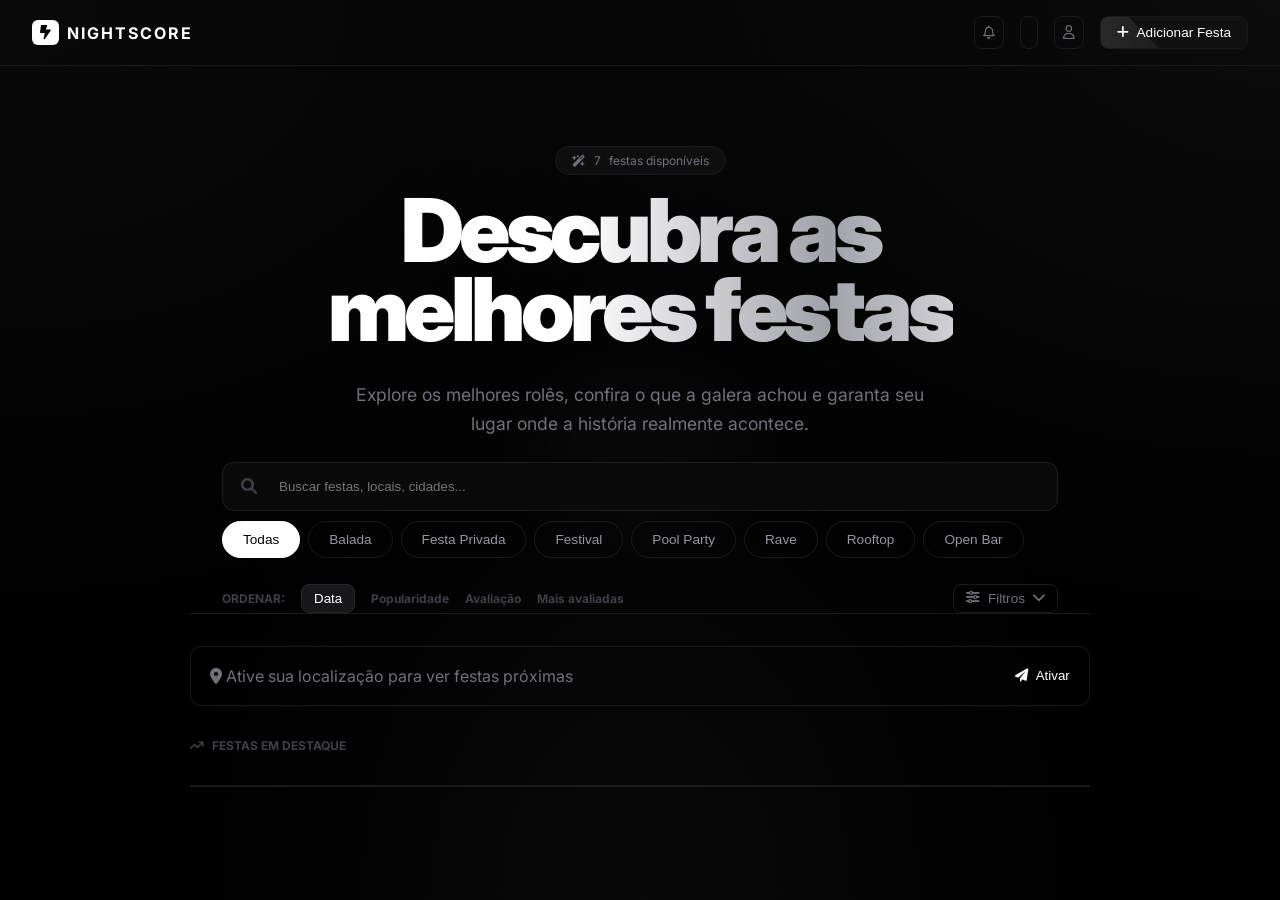
==== public/index.html @ ab1deedb "Add files via upload" ====
<!DOCTYPE html>
<html lang="pt-br">
<head>
    <meta charset="UTF-8">
    <meta name="viewport" content="width=device-width, initial-scale=1.0">
    <title>Nightscore - Descubra festas</title>
    <link rel="stylesheet" href="css/main.css">
    <link rel="stylesheet" href="https://cdnjs.cloudflare.com/ajax/libs/font-awesome/6.0.0/css/all.min.css">
</head>
<body>

    <header class="main-header">
        <div class="logo-container">
            <div class="logo-icon"><i class="fa-solid fa-bolt-lightning"></i></div>
            <span class="logo-text">Nightscore</span>
        </div>

        <div class="nav-actions">
            <button class="icon-btn"><i class="fa-regular fa-bell"></i></button>
            <button class="icon-btn"><i class="fa-solid fa-chart-simple"></i></button>
            <button class="icon-btn"><i class="fa-regular fa-user"></i></button>
            <button class="btn-add" onclick="toggleModal()">
                <i class="fa-solid fa-plus"></i> Adicionar Festa
            </button>
        </div>
    </header>

    <main class="container">
        
        <section class="hero-section">
            <div class="badge">
                <i class="fa-solid fa-wand-magic-sparkles"></i> <span id="event-count">7</span> festas disponíveis
            </div>

            <h1>
                Descubra as <br>
                <span class="text-gradient">melhores festas</span>
            </h1>

            <p class="subtitle">
                Explore os melhores rolês, confira o que a galera achou e garanta seu lugar onde a história realmente acontece.
            </p>
        </section>

        <section class="search-section">
            <div class="search-box">
                <i class="fa-solid fa-magnifying-glass"></i>
                <input type="text" id="main-search" placeholder="Buscar festas, locais, cidades...">
            </div>

            <div class="categories-scroll">
                <button class="tag active">Todas</button>
                <button class="tag">Balada</button>
                <button class="tag">Festa Privada</button>
                <button class="tag">Festival</button>
                <button class="tag">Pool Party</button>
                <button class="tag">Rave</button>
                <button class="tag">Rooftop</button>
                <button class="tag">Open Bar</button>
            </div>

            <div class="order-bar">
                <div class="order-options">
                    ORDENAR:
                    <button class="order-btn">Data</button>
                    <span class="order-link">Popularidade</span>
                    <span class="order-link">Avaliação</span>
                    <span class="order-link">Mais avaliadas</span>
                </div>
                <button class="filter-btn">
                    <i class="fa-solid fa-sliders"></i> Filtros <i class="fa-solid fa-chevron-down"></i>
                </button>
            </div>
        </section>

        <div class="location-banner">
            <div class="location-info">
                <i class="fa-solid fa-location-dot"></i>
                Ative sua localização para ver festas próximas
            </div>
            <button class="btn-activate">
                <i class="fa-solid fa-paper-plane"></i> Ativar
            </button>
        </div>

        <section class="featured-section">
            <h2 class="section-title">
                <i class="fa-solid fa-arrow-trend-up"></i> FESTAS EM DESTAQUE
            </h2>

            <div id="eventos-container" class="cards-grid">
                </div>
        </section>
    </main>

    <div id="modalForm" class="modal-overlay">
        <div class="modal-card">
            <h2 style="margin-bottom: 1.5rem;">Publicar Nova Festa</h2>
            <form id="formFesta">
                <input type="text" id="titulo" placeholder="Nome do Evento" required>
                <input type="date" id="data" required>
                <input type="text" id="local" placeholder="Localização">
                <select id="categoria">
                    <option value="Balada">Balada</option>
                    <option value="Festival">Festival</option>
                    <option value="Rooftop">Rooftop</option>
                    <option value="Open Bar">Open Bar</option>
                </select>
                <textarea id="descricao" placeholder="Breve descrição" rows="3"></textarea>
                <input type="text" id="link_venda" placeholder="Link para ingressos">
                
                <div style="display: flex; gap: 10px; margin-top: 1rem;">
                    <button type="submit" class="btn-add" style="flex: 1; justify-content: center;">PUBLICAR ↗</button>
                    <button type="button" onclick="toggleModal()" class="filter-btn">Cancelar</button>
                </div>
            </form>
        </div>
    </div>

    <script src="js/script.js"></script>
</body>
</html>
---- public/css/main.css ----
@import url("header.css");
@import url("hero.css");
@import url("search.css");
@import url("bottons.css");
@import url("cards.css");

.modal-overlay {
    display: none; /* Esconde por padrão */
    position: fixed;
    inset: 0;
    background: rgba(0, 0, 0, 0.8);
    backdrop-filter: blur(10px);
    z-index: 999;
    justify-content: center;
    align-items: center;
}

.modal-overlay.active {
    display: flex; /* Mostra apenas quando tiver a classe active */
}

/* Estilização dos campos da Modal */
.modal-card form {
    display: flex;
    flex-direction: column;
    gap: 1rem;
}

.modal-card input, 
.modal-card select, 
.modal-card textarea {
    background: #18181b; /* Fundo escuro zinc-900 */
    border: 1px solid #27272a;
    color: #fff;
    padding: 12px;
    border-radius: 8px;
    font-family: 'Inter', sans-serif;
    outline: none;
    width: 100%;
}

.modal-card input:focus {
    border-color: #52525b;
}

/* Ajuste para o campo de imagem (opcional, se quiser adicionar um link de foto) */
#imagem_url {
    margin-bottom: 0.5rem;
}
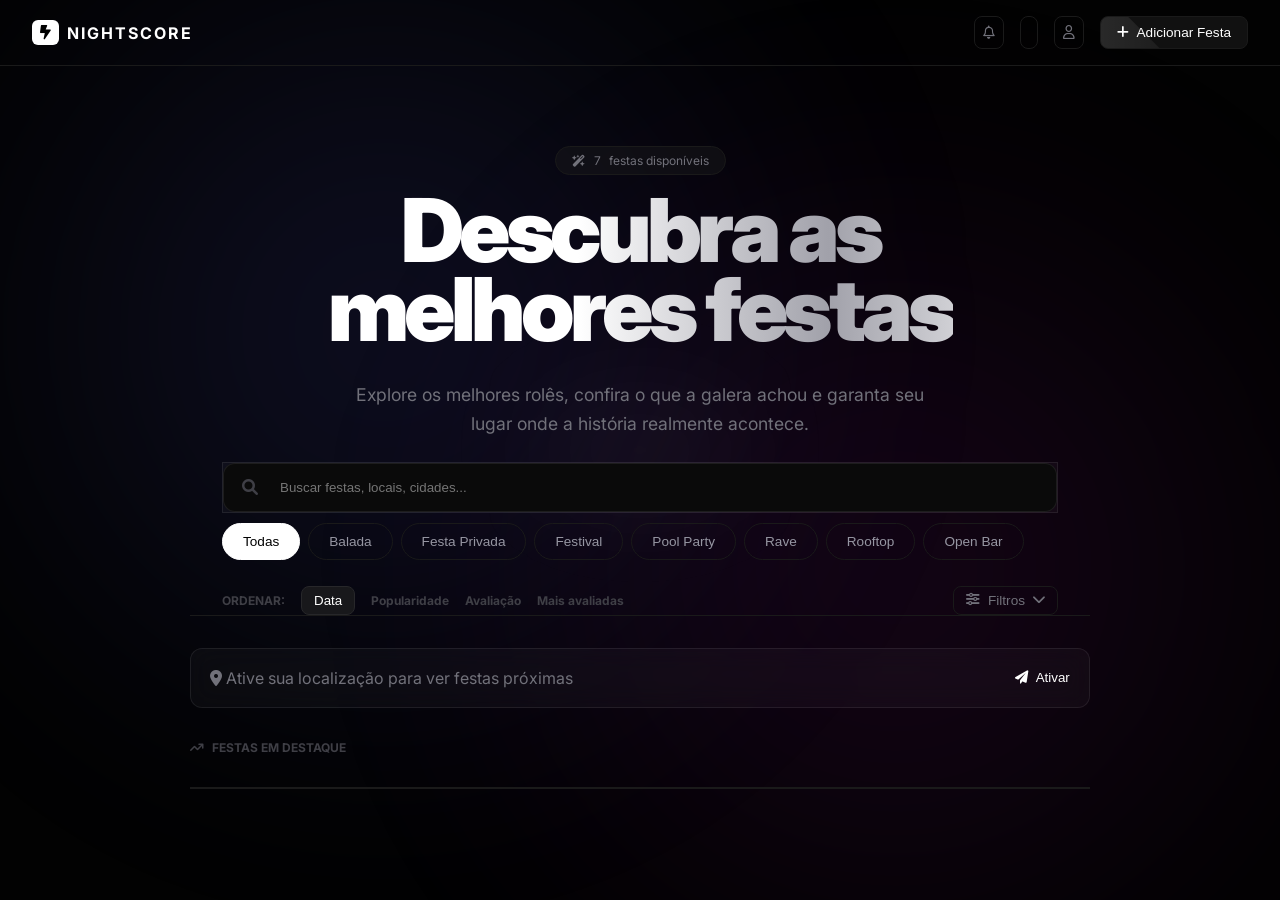
==== commit cec59999: "Update index.html" ====
--- a/public/index.html
+++ b/public/index.html
@@ -8,7 +8,7 @@
     <link rel="stylesheet" href="https://cdnjs.cloudflare.com/ajax/libs/font-awesome/6.0.0/css/all.min.css">
 </head>
 <body>
-
+    <div class="cursor-glow"></div>
     <header class="main-header">
         <div class="logo-container">
             <div class="logo-icon"><i class="fa-solid fa-bolt-lightning"></i></div>
@@ -118,5 +118,6 @@
     </div>
 
     <script src="js/script.js"></script>
+    <script src="js/cursor.js"></script>
 </body>
-</html>+</html>
--- a/public/css/main.css
+++ b/public/css/main.css
@@ -3,7 +3,7 @@
 @import url("search.css");
 @import url("bottons.css");
 @import url("cards.css");
-
+@import url("cursor.css");
 .modal-overlay {
     display: none; /* Esconde por padrão */
     position: fixed;
@@ -46,4 +46,4 @@
 /* Ajuste para o campo de imagem (opcional, se quiser adicionar um link de foto) */
 #imagem_url {
     margin-bottom: 0.5rem;
-}+}
